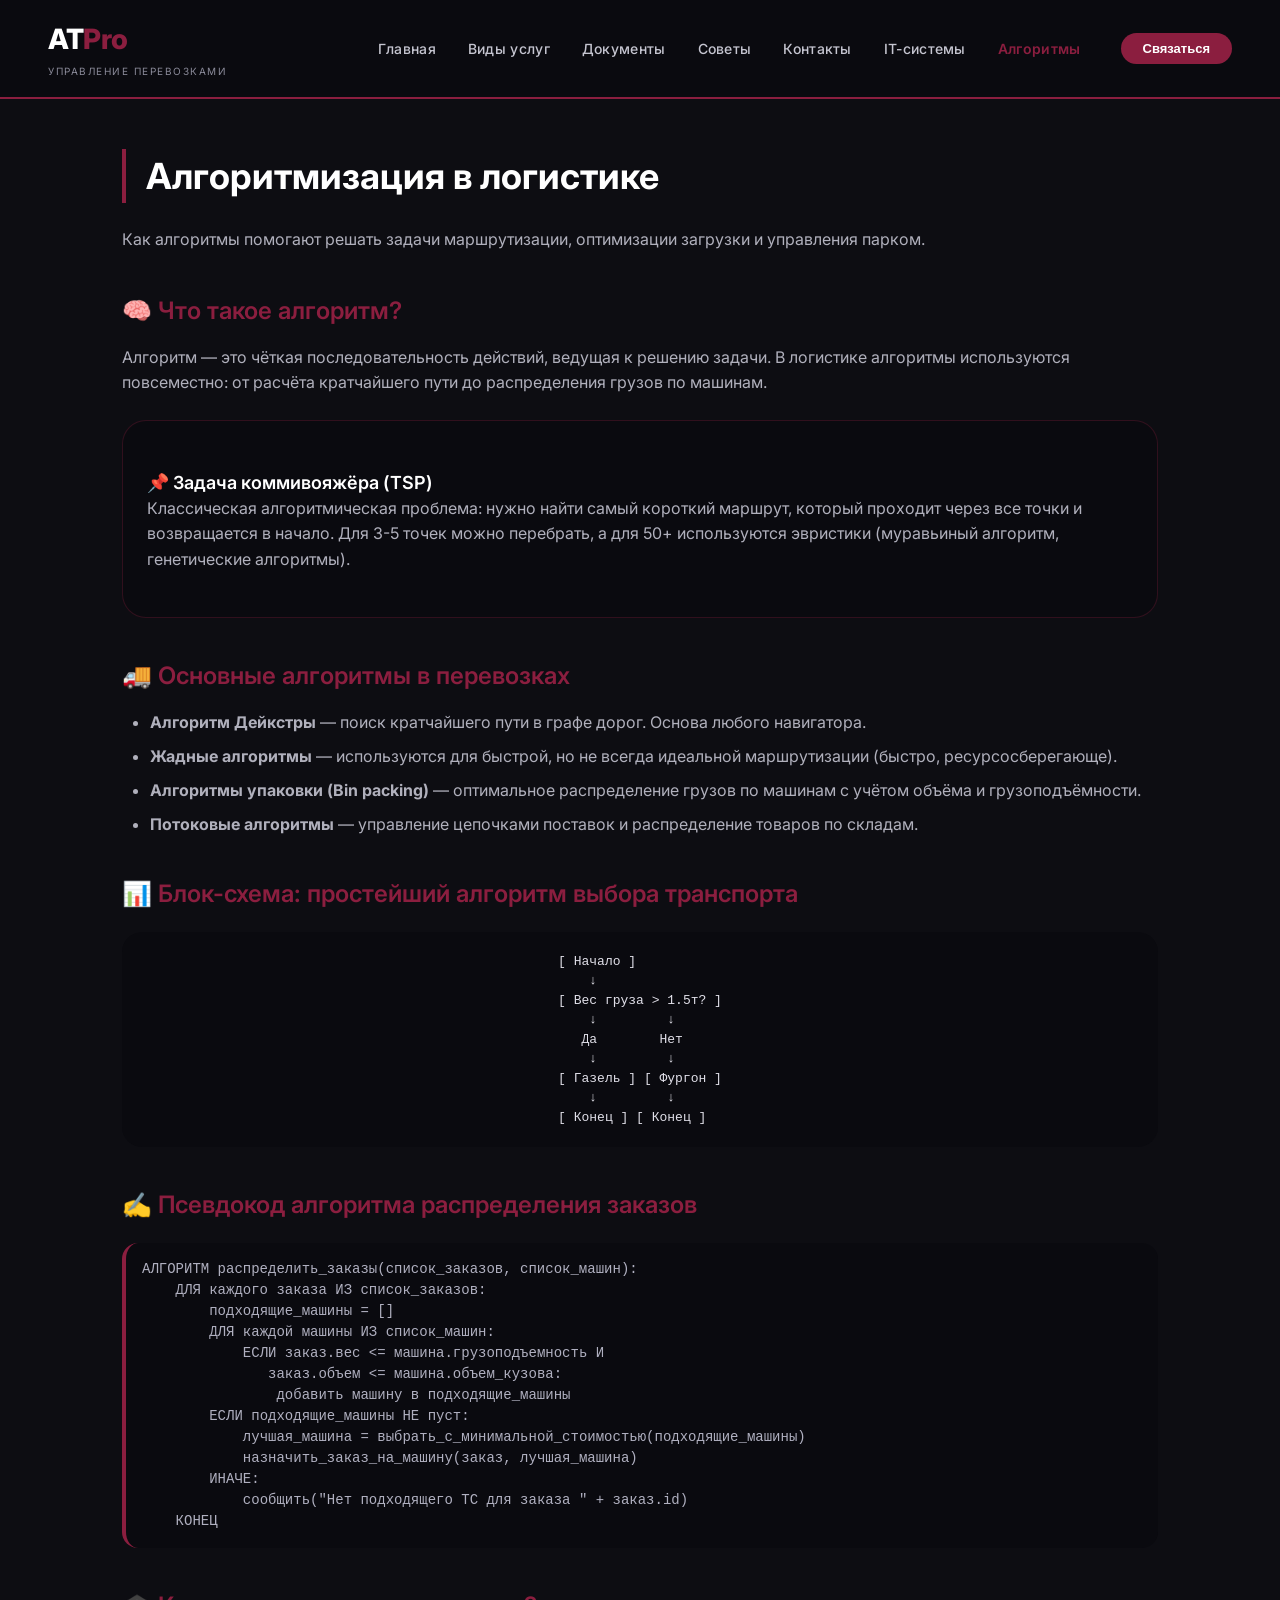
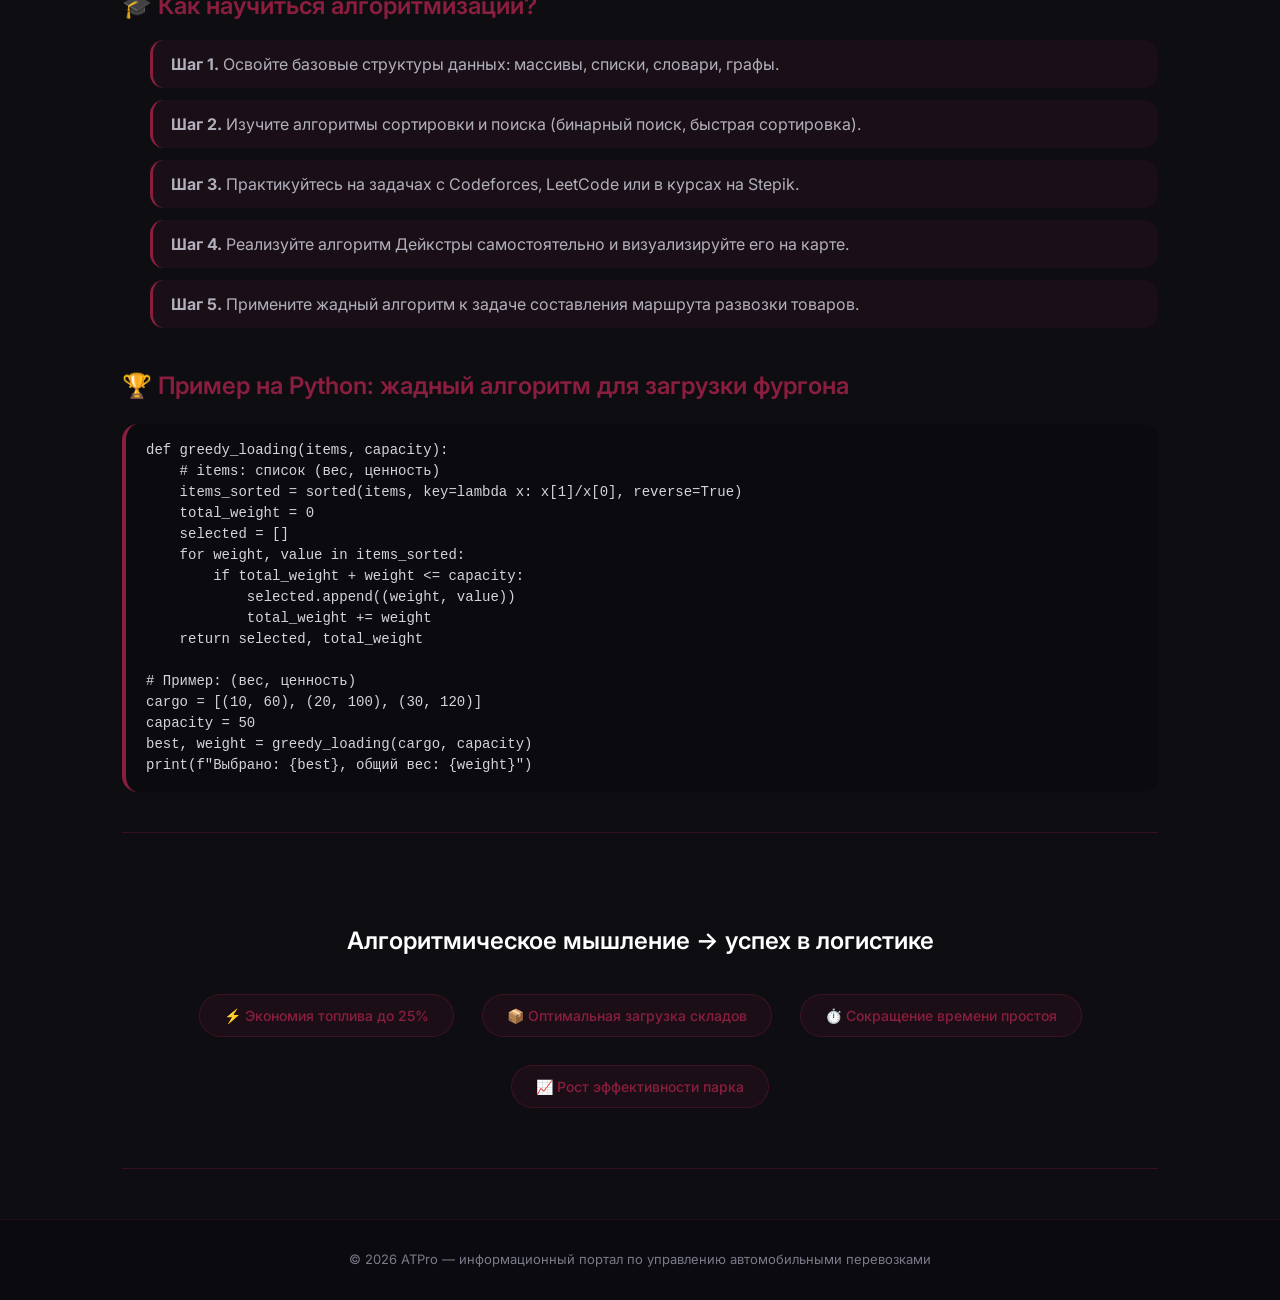
==== algorithms.html @ 47a823d7 "Add files via upload" ====
<!DOCTYPE html>
<html lang="ru">
<head>
  <meta charset="UTF-8">
  <meta name="viewport" content="width=device-width, initial-scale=1.0">
  <title>ATPro | Алгоритмизация</title>
  <link rel="stylesheet" href="style.css">
  <link href="https://fonts.googleapis.com/css2?family=Inter:opsz,wght@14..32,300;400;500;600;700;800&display=swap" rel="stylesheet">
  <style>
    .algo-card {
      background: rgba(10, 10, 15, 0.7);
      border-radius: 24px;
      padding: 24px;
      margin: 24px 0;
      border: 1px solid rgba(139, 30, 63, 0.3);
      transition: all 0.3s ease;
    }
    .algo-card:hover {
      border-color: #8b1e3f;
      transform: translateX(6px);
    }
    .step-list {
      list-style-type: none;
      padding-left: 0;
    }
    .step-list li {
      background: rgba(139, 30, 63, 0.1);
      margin: 12px 0;
      padding: 12px 18px;
      border-radius: 14px;
      border-left: 3px solid #8b1e3f;
    }
    .flow-demo {
      background: #0a0a0f;
      border-radius: 20px;
      padding: 20px;
      text-align: center;
      font-family: monospace;
      margin: 20px 0;
    }
  </style>
</head>
<body>
  <header class="header">
    <div class="logo">
      <a href="index.html">
        <h1>AT<span>Pro</span></h1>
        <p class="logo-sub">УПРАВЛЕНИЕ ПЕРЕВОЗКАМИ</p>
      </a>
    </div>
    <nav class="nav">
      <a href="index.html">Главная</a>
      <a href="services.html">Виды услуг</a>
      <a href="documents.html">Документы</a>
      <a href="tips.html">Советы</a>
      <a href="contact.html">Контакты</a>
      <a href="it-systems.html">IT-системы</a>
      <a href="algorithms.html" class="active">Алгоритмы</a>
      <button class="btn-nav" onclick="window.location.href='contact.html'">Связаться</button>
    </nav>
  </header>

  <main class="page-content">
    <h1>Алгоритмизация в логистике</h1>
    <p>Как алгоритмы помогают решать задачи маршрутизации, оптимизации загрузки и управления парком.</p>

    <h2>🧠 Что такое алгоритм?</h2>
    <p>Алгоритм — это чёткая последовательность действий, ведущая к решению задачи. В логистике алгоритмы используются повсеместно: от расчёта кратчайшего пути до распределения грузов по машинам.</p>

    <div class="algo-card">
      <h3>📌 Задача коммивояжёра (TSP)</h3>
      <p>Классическая алгоритмическая проблема: нужно найти самый короткий маршрут, который проходит через все точки и возвращается в начало. Для 3-5 точек можно перебрать, а для 50+ используются эвристики (муравьиный алгоритм, генетические алгоритмы).</p>
    </div>

    <h2>🚚 Основные алгоритмы в перевозках</h2>
    <ul>
      <li><strong>Алгоритм Дейкстры</strong> — поиск кратчайшего пути в графе дорог. Основа любого навигатора.</li>
      <li><strong>Жадные алгоритмы</strong> — используются для быстрой, но не всегда идеальной маршрутизации (быстро, ресурсосберегающе).</li>
      <li><strong>Алгоритмы упаковки (Bin packing)</strong> — оптимальное распределение грузов по машинам с учётом объёма и грузоподъёмности.</li>
      <li><strong>Потоковые алгоритмы</strong> — управление цепочками поставок и распределение товаров по складам.</li>
    </ul>

    <h2>📊 Блок-схема: простейший алгоритм выбора транспорта</h2>
    <div class="flow-demo">
      <pre style="margin:0; text-align: left; display: inline-block;">
[ Начало ]
    ↓
[ Вес груза > 1.5т? ]
    ↓         ↓
   Да        Нет
    ↓         ↓
[ Газель ] [ Фургон ]
    ↓         ↓
[ Конец ] [ Конец ]</pre>
    </div>

    <h2>✍️ Псевдокод алгоритма распределения заказов</h2>
    <div class="code-block" style="background:#0a0a0f; border-left-color:#8b1e3f; padding:16px;">
      <pre style="margin:0; color:#b0b0c0;">
АЛГОРИТМ распределить_заказы(список_заказов, список_машин):
    ДЛЯ каждого заказа ИЗ список_заказов:
        подходящие_машины = []
        ДЛЯ каждой машины ИЗ список_машин:
            ЕСЛИ заказ.вес <= машина.грузоподъемность И
               заказ.объем <= машина.объем_кузова:
                добавить машину в подходящие_машины
        ЕСЛИ подходящие_машины НЕ пуст:
            лучшая_машина = выбрать_с_минимальной_стоимостью(подходящие_машины)
            назначить_заказ_на_машину(заказ, лучшая_машина)
        ИНАЧЕ:
            сообщить("Нет подходящего ТС для заказа " + заказ.id)
    КОНЕЦ</pre>
    </div>

    <h2>🎓 Как научиться алгоритмизации?</h2>
    <ul class="step-list">
      <li><strong>Шаг 1.</strong> Освойте базовые структуры данных: массивы, списки, словари, графы.</li>
      <li><strong>Шаг 2.</strong> Изучите алгоритмы сортировки и поиска (бинарный поиск, быстрая сортировка).</li>
      <li><strong>Шаг 3.</strong> Практикуйтесь на задачах с Codeforces, LeetCode или в курсах на Stepik.</li>
      <li><strong>Шаг 4.</strong> Реализуйте алгоритм Дейкстры самостоятельно и визуализируйте его на карте.</li>
      <li><strong>Шаг 5.</strong> Примените жадный алгоритм к задаче составления маршрута развозки товаров.</li>
    </ul>

    <h2>🏆 Пример на Python: жадный алгоритм для загрузки фургона</h2>
    <div class="code-block">
      <pre style="margin:0;">
def greedy_loading(items, capacity):
    # items: список (вес, ценность)
    items_sorted = sorted(items, key=lambda x: x[1]/x[0], reverse=True)
    total_weight = 0
    selected = []
    for weight, value in items_sorted:
        if total_weight + weight <= capacity:
            selected.append((weight, value))
            total_weight += weight
    return selected, total_weight

# Пример: (вес, ценность)
cargo = [(10, 60), (20, 100), (30, 120)]
capacity = 50
best, weight = greedy_loading(cargo, capacity)
print(f"Выбрано: {best}, общий вес: {weight}")</pre>
    </div>

    <div class="why-us" style="margin-top: 40px; background: transparent;">
      <h2 style="color:#fff;">Алгоритмическое мышление → успех в логистике</h2>
      <div class="why-grid">
        <div>⚡ Экономия топлива до 25%</div>
        <div>📦 Оптимальная загрузка складов</div>
        <div>⏱️ Сокращение времени простоя</div>
        <div>📈 Рост эффективности парка</div>
      </div>
    </div>
  </main>

  <footer>
    <p>© 2026 ATPro — информационный портал по управлению автомобильными перевозками</p>
  </footer>
</body>
</html>
---- style.css ----
* {
  margin: 0;
  padding: 0;
  box-sizing: border-box;
}

body {
  font-family: 'Inter', 'Segoe UI', Roboto, sans-serif;
  background-color: #0d0d12;
  color: #e0dfe8;
  line-height: 1.5;
  display: flex;
  flex-direction: column;
  min-height: 100vh;
}

main {
  flex: 1;
}

/* ========== ШАПКА (HEADER) ========== */
.header {
  display: flex;
  justify-content: space-between;
  align-items: center;
  padding: 18px 48px;
  background-color: #0a0a0f;
  border-bottom: 2px solid #8b1e3f;
  flex-wrap: wrap;
  position: sticky;
  top: 0;
  z-index: 100;
}

.logo a {
  text-decoration: none;
}

.logo h1 {
  font-size: 28px;
  font-weight: 800;
  letter-spacing: -0.5px;
  color: #ffffff;
}

.logo span {
  color: #8b1e3f;
}

.logo-sub {
  font-size: 10px;
  color: #8a8a99;
  margin-top: 4px;
  letter-spacing: 1.5px;
}

/* ========== НАВИГАЦИЯ ========== */
.nav {
  display: flex;
  align-items: center;
  gap: 32px;
  flex-wrap: wrap;
}

.nav a {
  text-decoration: none;
  color: #c5c5d0;
  font-size: 14px;
  font-weight: 500;
  transition: all 0.2s ease;
  letter-spacing: 0.3px;
}

.nav a:hover {
  color: #8b1e3f;
}

.nav a.active {
  color: #8b1e3f;
  font-weight: 600;
}

.btn-nav {
  background-color: #8b1e3f;
  color: #ffffff;
  border: none;
  padding: 8px 22px;
  border-radius: 30px;
  font-size: 13px;
  font-weight: 600;
  cursor: pointer;
  transition: all 0.2s ease;
  margin-left: 8px;
}

.btn-nav:hover {
  background-color: #6e1833;
  transform: scale(1.02);
}

/* ========== ГЛАВНЫЙ ЭКРАН ========== */
.hero {
  text-align: center;
  padding: 90px 20px 70px;
  background: radial-gradient(ellipse at 30% 40%, rgba(139, 30, 63, 0.15), transparent);
}

.hero h2 {
  font-size: 38px;
  font-weight: 700;
  max-width: 850px;
  margin: 0 auto 20px;
  line-height: 1.3;
  color: #ffffff;
}

.hero h2 span {
  color: #8b1e3f;
}

.hero p {
  max-width: 650px;
  margin: 0 auto;
  color: #a0a0ae;
  font-size: 17px;
}

.btn-primary {
  background-color: #8b1e3f;
  color: white;
  border: none;
  padding: 12px 32px;
  border-radius: 40px;
  font-size: 15px;
  font-weight: 600;
  cursor: pointer;
  margin-top: 28px;
  transition: all 0.2s ease;
}

.btn-primary:hover {
  background-color: #6e1833;
  transform: scale(1.02);
  box-shadow: 0 0 15px rgba(139, 30, 63, 0.4);
}

/* ========== КАРТОЧКИ ========== */
.features {
  display: flex;
  justify-content: center;
  gap: 30px;
  padding: 60px 40px;
  flex-wrap: wrap;
  max-width: 1300px;
  margin: 0 auto;
}

.card {
  background: rgba(17, 17, 23, 0.8);
  backdrop-filter: blur(8px);
  padding: 28px 24px;
  border-radius: 20px;
  width: 290px;
  text-align: left;
  border: 1px solid rgba(139, 30, 63, 0.3);
  transition: all 0.25s ease;
}

.card:hover {
  border-color: #8b1e3f;
  transform: translateY(-5px);
  background: rgba(20, 20, 28, 0.95);
}

.card h3 {
  font-size: 20px;
  font-weight: 600;
  margin-bottom: 12px;
  color: #ffffff;
}

.card p {
  color: #a5a5b3;
  font-size: 14px;
  margin-bottom: 16px;
  line-height: 1.5;
}

.card a {
  color: #8b1e3f;
  text-decoration: none;
  font-size: 14px;
  font-weight: 600;
}

.card a:hover {
  text-decoration: underline;
}

/* ========== БЛОК ПРЕИМУЩЕСТВ ========== */
.why-us {
  text-align: center;
  padding: 50px 20px 60px;
  background: #0a0a0f;
  border-top: 1px solid rgba(139, 30, 63, 0.3);
  border-bottom: 1px solid rgba(139, 30, 63, 0.3);
}

.why-us h2 {
  font-size: 28px;
  font-weight: 600;
  color: #ffffff;
}

.why-grid {
  display: flex;
  justify-content: center;
  gap: 28px;
  flex-wrap: wrap;
  margin-top: 35px;
}

.why-grid div {
  background: rgba(139, 30, 63, 0.12);
  padding: 10px 24px;
  border-radius: 50px;
  font-size: 14px;
  font-weight: 500;
  color: #8b1e3f;
  border: 1px solid rgba(139, 30, 63, 0.3);
}

/* ========== СТРАНИЦЫ КОНТЕНТА ========== */
.page-content {
  max-width: 1100px;
  margin: 50px auto;
  padding: 0 32px;
}

.page-content h1 {
  font-size: 36px;
  font-weight: 700;
  margin-bottom: 24px;
  color: #ffffff;
  border-left: 4px solid #8b1e3f;
  padding-left: 20px;
}

.page-content h2 {
  font-size: 24px;
  font-weight: 600;
  margin-top: 40px;
  margin-bottom: 16px;
  color: #8b1e3f;
}

.page-content h3 {
  font-size: 18px;
  font-weight: 600;
  margin-top: 24px;
  color: #ffffff;
}

.page-content p {
  margin-bottom: 20px;
  color: #b0b0bc;
  line-height: 1.6;
}

.page-content ul {
  margin: 16px 0 24px 28px;
  color: #b0b0bc;
}

.page-content li {
  margin-bottom: 10px;
}

/* ========== ТАБЛИЦЫ ========== */
.doc-table {
  width: 100%;
  border-collapse: collapse;
  margin: 24px 0 32px;
  background: rgba(10, 10, 15, 0.7);
  border-radius: 16px;
  overflow: hidden;
}

.doc-table th,
.doc-table td {
  border: 1px solid rgba(139, 30, 63, 0.3);
  padding: 14px 18px;
  text-align: left;
}

.doc-table th {
  background: rgba(139, 30, 63, 0.15);
  font-weight: 600;
  color: #8b1e3f;
}

.doc-table td {
  color: #b0b0bc;
}

/* ========== КОНТАКТЫ (РАСШИРЕННЫЕ) ========== */
.contact-grid {
  display: flex;
  gap: 40px;
  flex-wrap: wrap;
  margin: 40px 0 30px;
}

.contact-info {
  flex: 1.2;
  min-width: 260px;
  background: rgba(10, 10, 15, 0.6);
  padding: 28px;
  border-radius: 24px;
  border: 1px solid rgba(139, 30, 63, 0.3);
}

.contact-item {
  display: flex;
  align-items: center;
  gap: 16px;
  margin-bottom: 28px;
}

.contact-icon {
  width: 48px;
  height: 48px;
  background: rgba(139, 30, 63, 0.15);
  border-radius: 50%;
  display: flex;
  align-items: center;
  justify-content: center;
  color: #8b1e3f;
  font-size: 22px;
}

.contact-item h3 {
  margin: 0 0 6px 0;
  font-size: 15px;
  font-weight: 600;
  color: #ffffff;
}

.contact-item p {
  margin: 0;
  color: #a0a0ae;
  font-size: 14px;
}

.contact-item a {
  color: #a0a0ae;
  text-decoration: none;
}

.contact-item a:hover {
  color: #8b1e3f;
}

.work-hours {
  margin-top: 20px;
  padding-top: 20px;
  border-top: 1px solid rgba(139, 30, 63, 0.2);
}

.contact-form {
  flex: 1;
  min-width: 280px;
  background: rgba(10, 10, 15, 0.6);
  padding: 32px;
  border-radius: 24px;
  border: 1px solid rgba(139, 30, 63, 0.3);
}

.contact-form h3 {
  margin-top: 0;
  margin-bottom: 22px;
  font-size: 20px;
  color: #ffffff;
}

form input,
form textarea {
  width: 100%;
  padding: 12px 16px;
  margin-bottom: 18px;
  border: 1px solid rgba(139, 30, 63, 0.4);
  border-radius: 14px;
  font-family: inherit;
  font-size: 14px;
  background: rgba(0, 0, 0, 0.5);
  color: #ffffff;
}

form input:focus,
form textarea:focus {
  outline: none;
  border-color: #8b1e3f;
}

form input::placeholder,
form textarea::placeholder {
  color: #6a6a7a;
}

form button {
  background-color: #8b1e3f;
  color: white;
  border: none;
  padding: 12px 28px;
  border-radius: 40px;
  font-weight: 600;
  cursor: pointer;
  font-size: 14px;
  transition: all 0.2s ease;
}

form button:hover {
  background-color: #6e1833;
}

/* ========== КАРТА ========== */
.map-container {
  margin: 40px 0 30px;
  border-radius: 24px;
  overflow: hidden;
  border: 1px solid rgba(139, 30, 63, 0.3);
}

.map-container iframe {
  width: 100%;
  height: 300px;
  display: block;
}

/* ========== ОТЗЫВЫ ========== */
.reviews-section {
  margin-top: 50px;
  padding-top: 20px;
}

.reviews-section h3 {
  font-size: 24px;
  margin-bottom: 28px;
  color: #ffffff;
}

.reviews-grid {
  display: flex;
  gap: 28px;
  flex-wrap: wrap;
}

.review-card {
  background: rgba(10, 10, 15, 0.6);
  border-radius: 20px;
  padding: 26px;
  flex: 1;
  min-width: 250px;
  border: 1px solid rgba(139, 30, 63, 0.3);
  transition: all 0.2s ease;
}

.review-card:hover {
  border-color: #8b1e3f;
}

.review-stars {
  color: #8b1e3f;
  font-size: 18px;
  letter-spacing: 3px;
  margin-bottom: 16px;
}

.review-text {
  color: #c0c0cc;
  margin-bottom: 18px;
  line-height: 1.5;
}

.review-author {
  font-weight: 600;
  color: #8b1e3f;
  font-size: 14px;
}

/* ========== ПОДВАЛ ========== */
footer {
  text-align: center;
  padding: 30px 20px;
  background-color: #0a0a0f;
  border-top: 1px solid rgba(139, 30, 63, 0.2);
  font-size: 13px;
  color: #7a7a8a;
}

/* ========== АДАПТИВ ========== */
@media (max-width: 768px) {
  .header {
    flex-direction: column;
    padding: 18px 20px;
    gap: 16px;
    text-align: center;
  }
  
  .nav {
    justify-content: center;
    gap: 18px;
  }
  
  .btn-nav {
    margin-left: 0;
  }
  
  .features {
    padding: 40px 20px;
    flex-direction: column;
    align-items: center;
  }
  
  .hero h2 {
    font-size: 28px;
  }
  
  .page-content {
    padding: 0 20px;
  }
  
  .contact-grid {
    flex-direction: column;
  }
  
  .reviews-grid {
    flex-direction: column;
  }
  
  .doc-table {
    font-size: 12px;
  }
  
  .doc-table th,
  .doc-table td {
    padding: 10px 12px;
  }
  
  .map-container iframe {
    height: 200px;
  }
}

.badge {
  background: rgba(139, 30, 63, 0.18);
  border: 1px solid rgba(139, 30, 63, 0.4);
  padding: 6px 14px;
  border-radius: 40px;
  font-size: 13px;
  font-weight: 500;
  display: inline-block;
  color: #e0dfe8;
}

.code-block {
  background: #0a0a0f;
  border-left: 4px solid #8b1e3f;
  padding: 16px 20px;
  border-radius: 16px;
  font-family: 'Courier New', monospace;
  font-size: 14px;
  overflow-x: auto;
  margin: 20px 0;
}

.code-block pre {
  margin: 0;
  color: #d4d4dc;
  white-space: pre-wrap;
  word-wrap: break-word;
}

@media (max-width: 768px) {
  .nav a[href="it-systems.html"],
  .nav a[href="algorithms.html"] {
    font-size: 12px;
  }
}
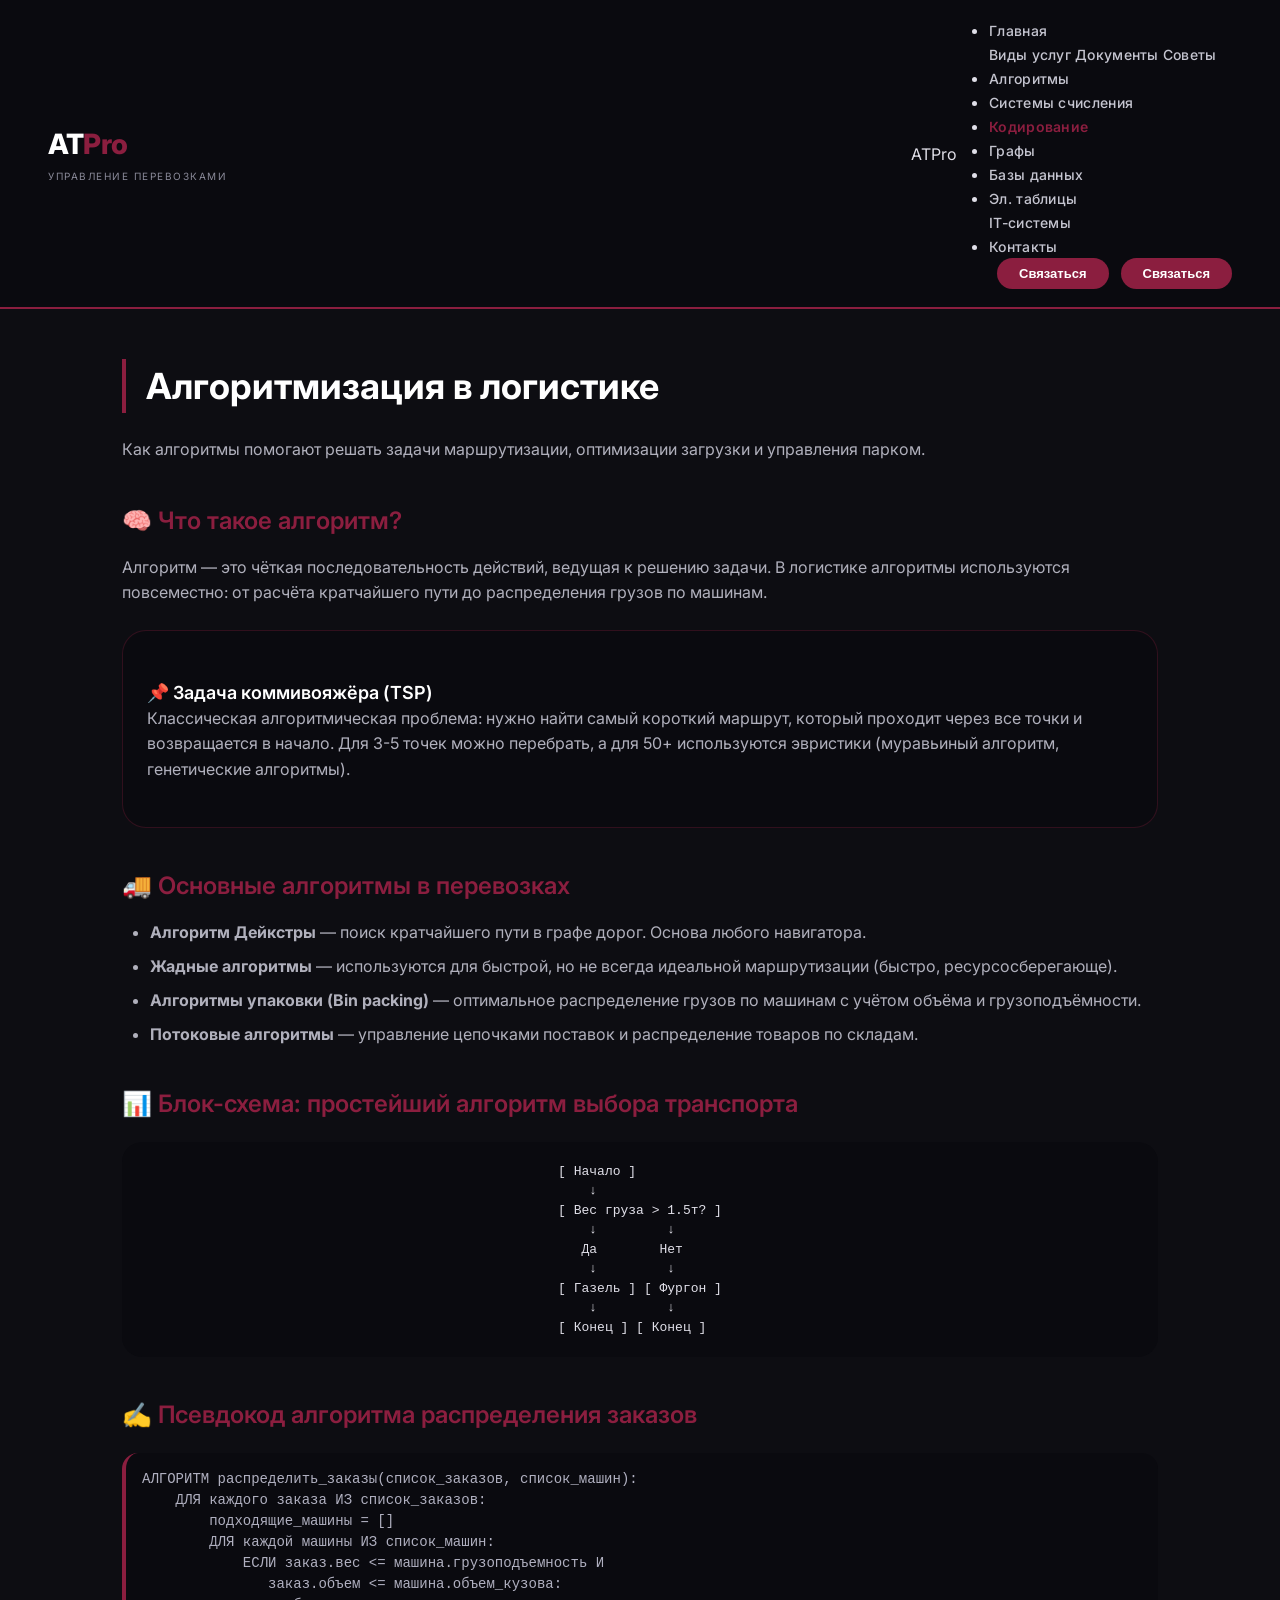
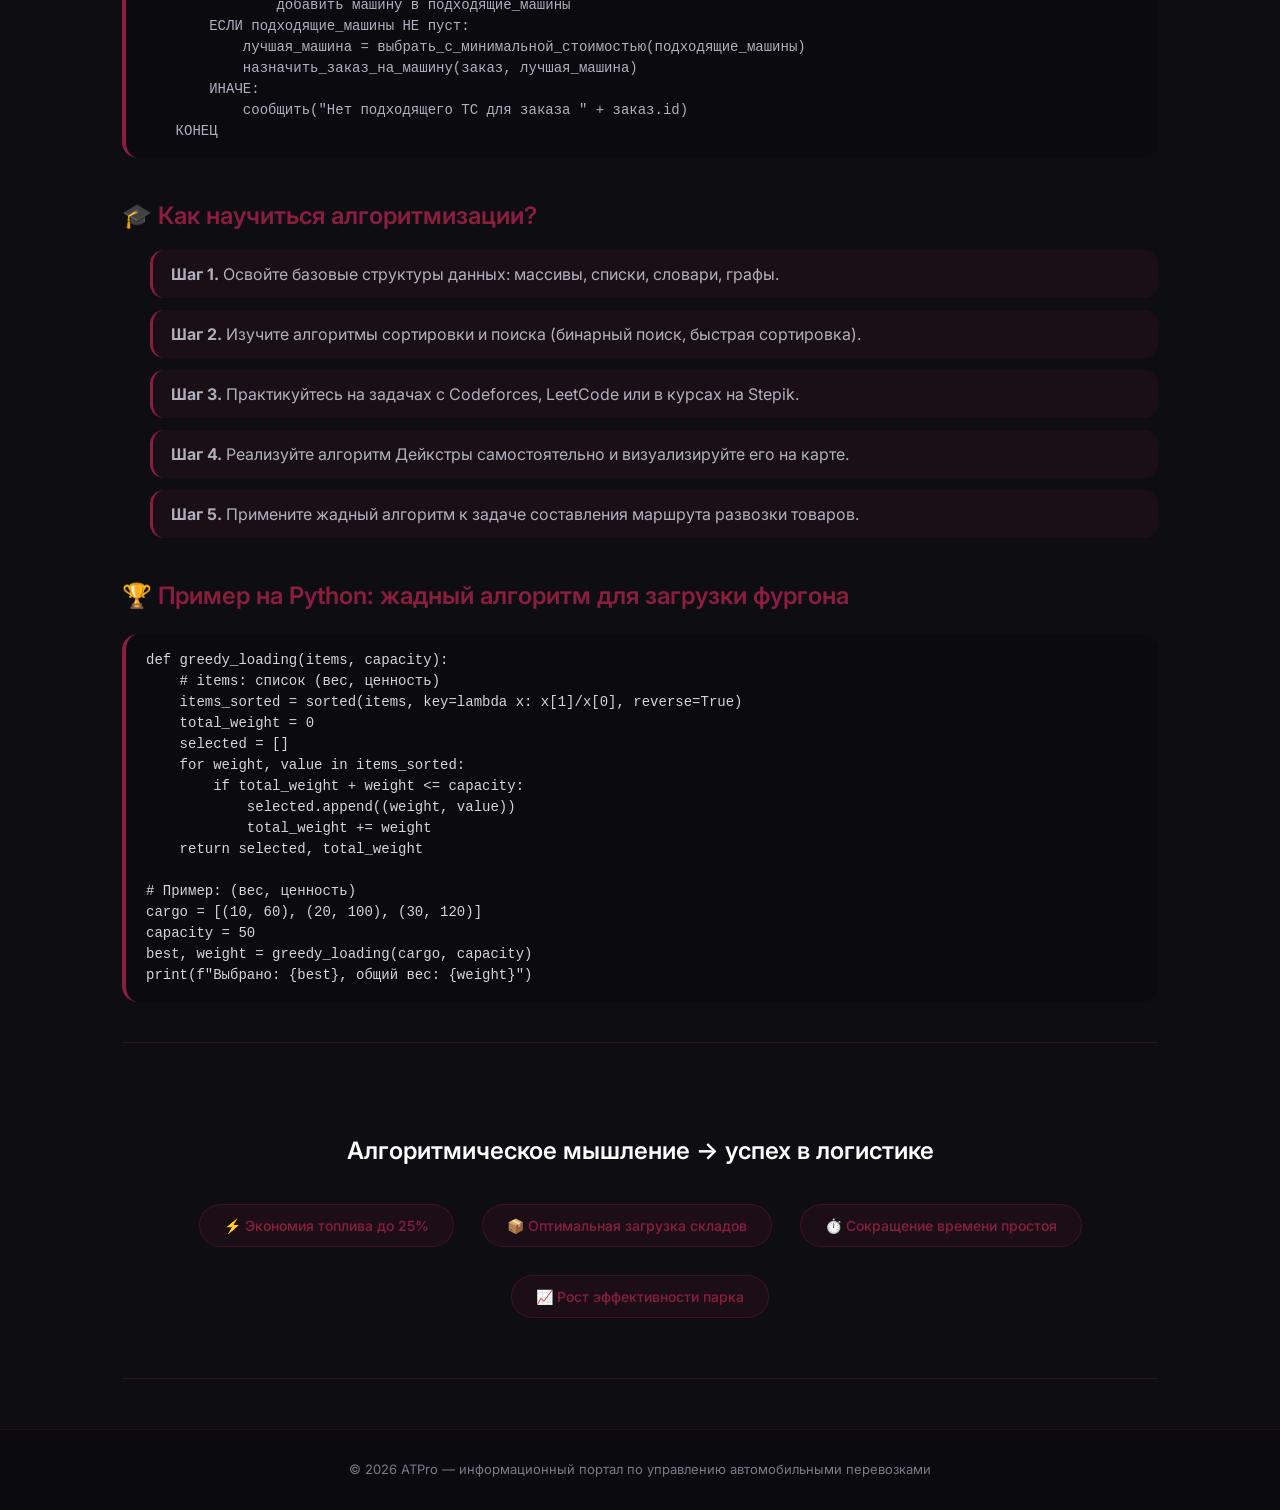
==== commit 04b4d201: "Update algorithms.html" ====
--- a/algorithms.html
+++ b/algorithms.html
@@ -49,13 +49,21 @@
       </a>
     </div>
     <nav class="nav">
-      <a href="index.html">Главная</a>
-      <a href="services.html">Виды услуг</a>
+            <div class="logo">ATPro</div>
+            <ul class="nav-links">
+                <li><a href="index.html">Главная</a></li>
+               <a href="services.html">Виды услуг</a>
       <a href="documents.html">Документы</a>
       <a href="tips.html">Советы</a>
-      <a href="contact.html">Контакты</a>
+                <li><a href="algorithms.html class="active">Алгоритмы</a></li>
+                <li><a href="it-systems.html">Системы счисления</a></li>
+                <li><a href="encoding.html" class="active">Кодирование</a></li>
+                <li><a href="graphs.html">Графы</a></li>
+                <li><a href="databases.html">Базы данных</a></li>
+                <li><a href="spreadsheets.html">Эл. таблицы</a></li>
       <a href="it-systems.html">IT-системы</a>
-      <a href="algorithms.html" class="active">Алгоритмы</a>
+                <li><a href="contact.html">Контакты</a></li>
+                  <button class="btn-nav" onclick="window.location.href='contact.html'">Связаться</button>
       <button class="btn-nav" onclick="window.location.href='contact.html'">Связаться</button>
     </nav>
   </header>
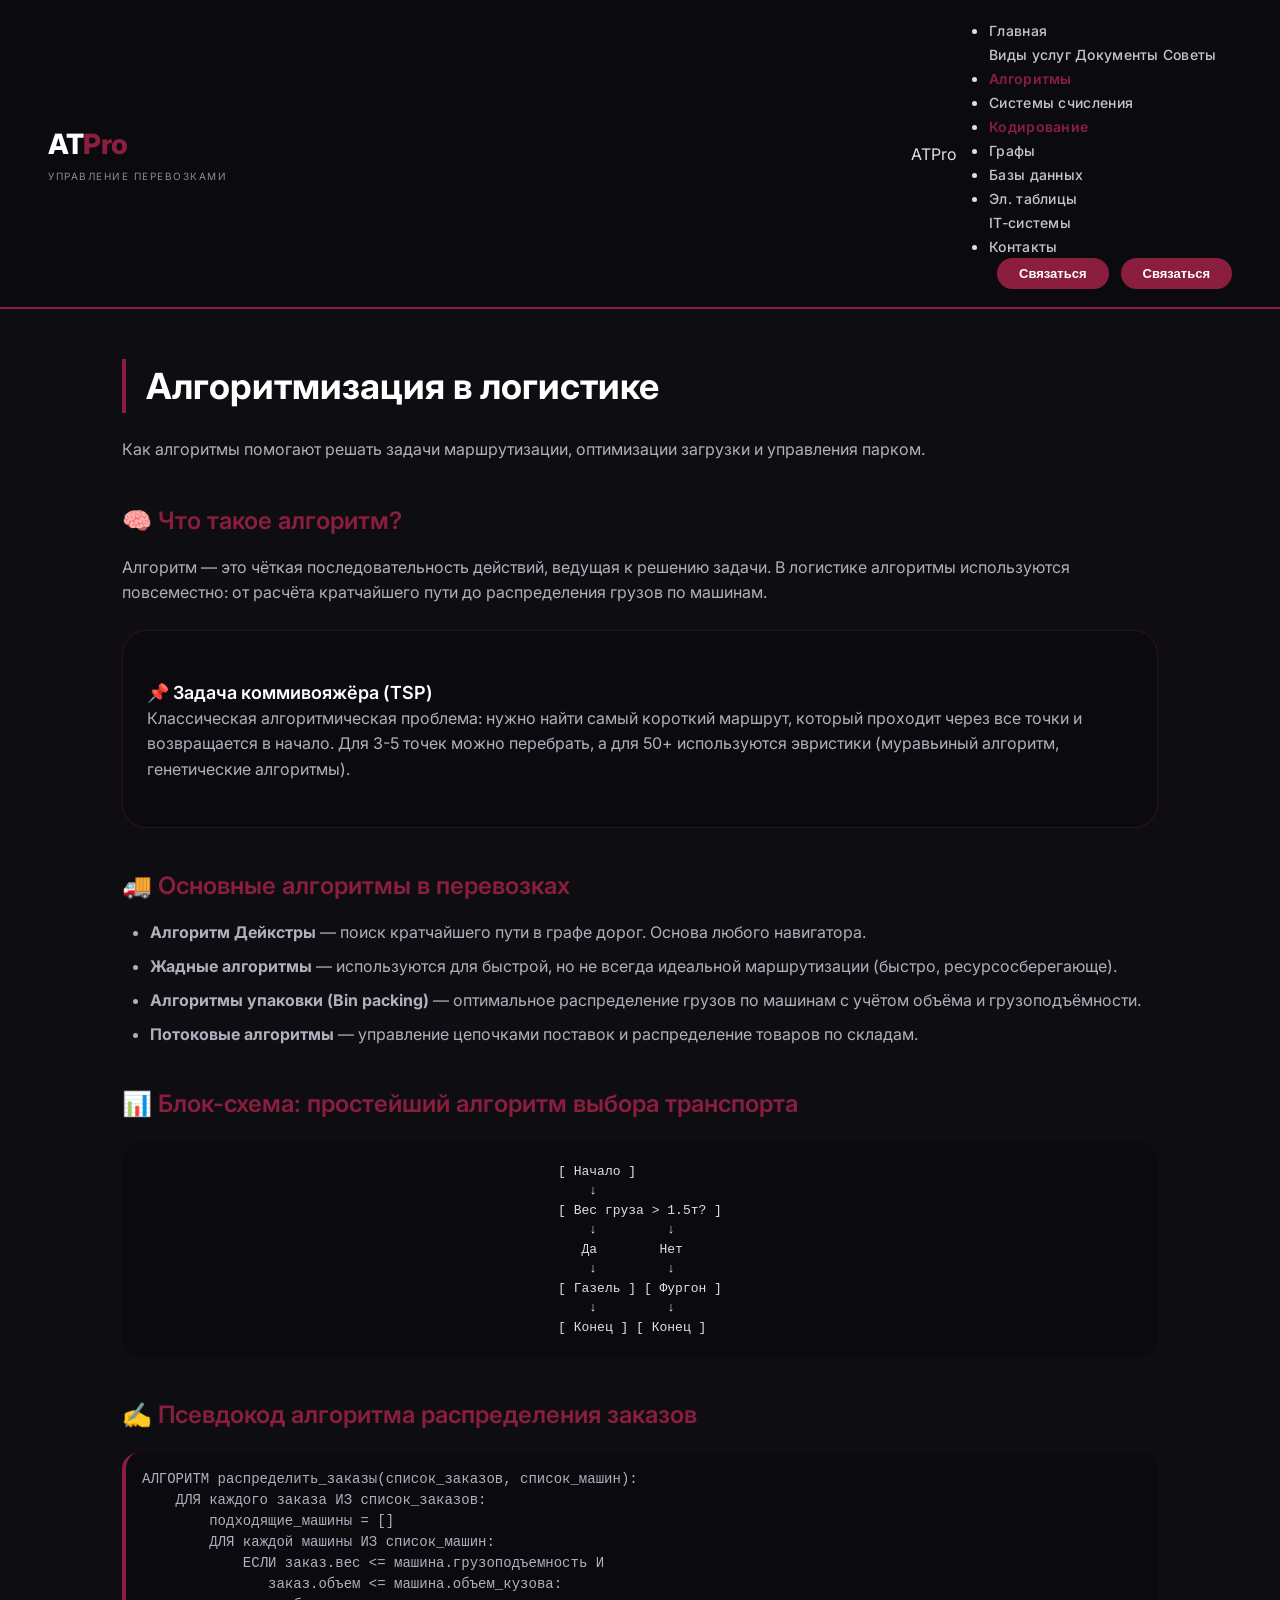
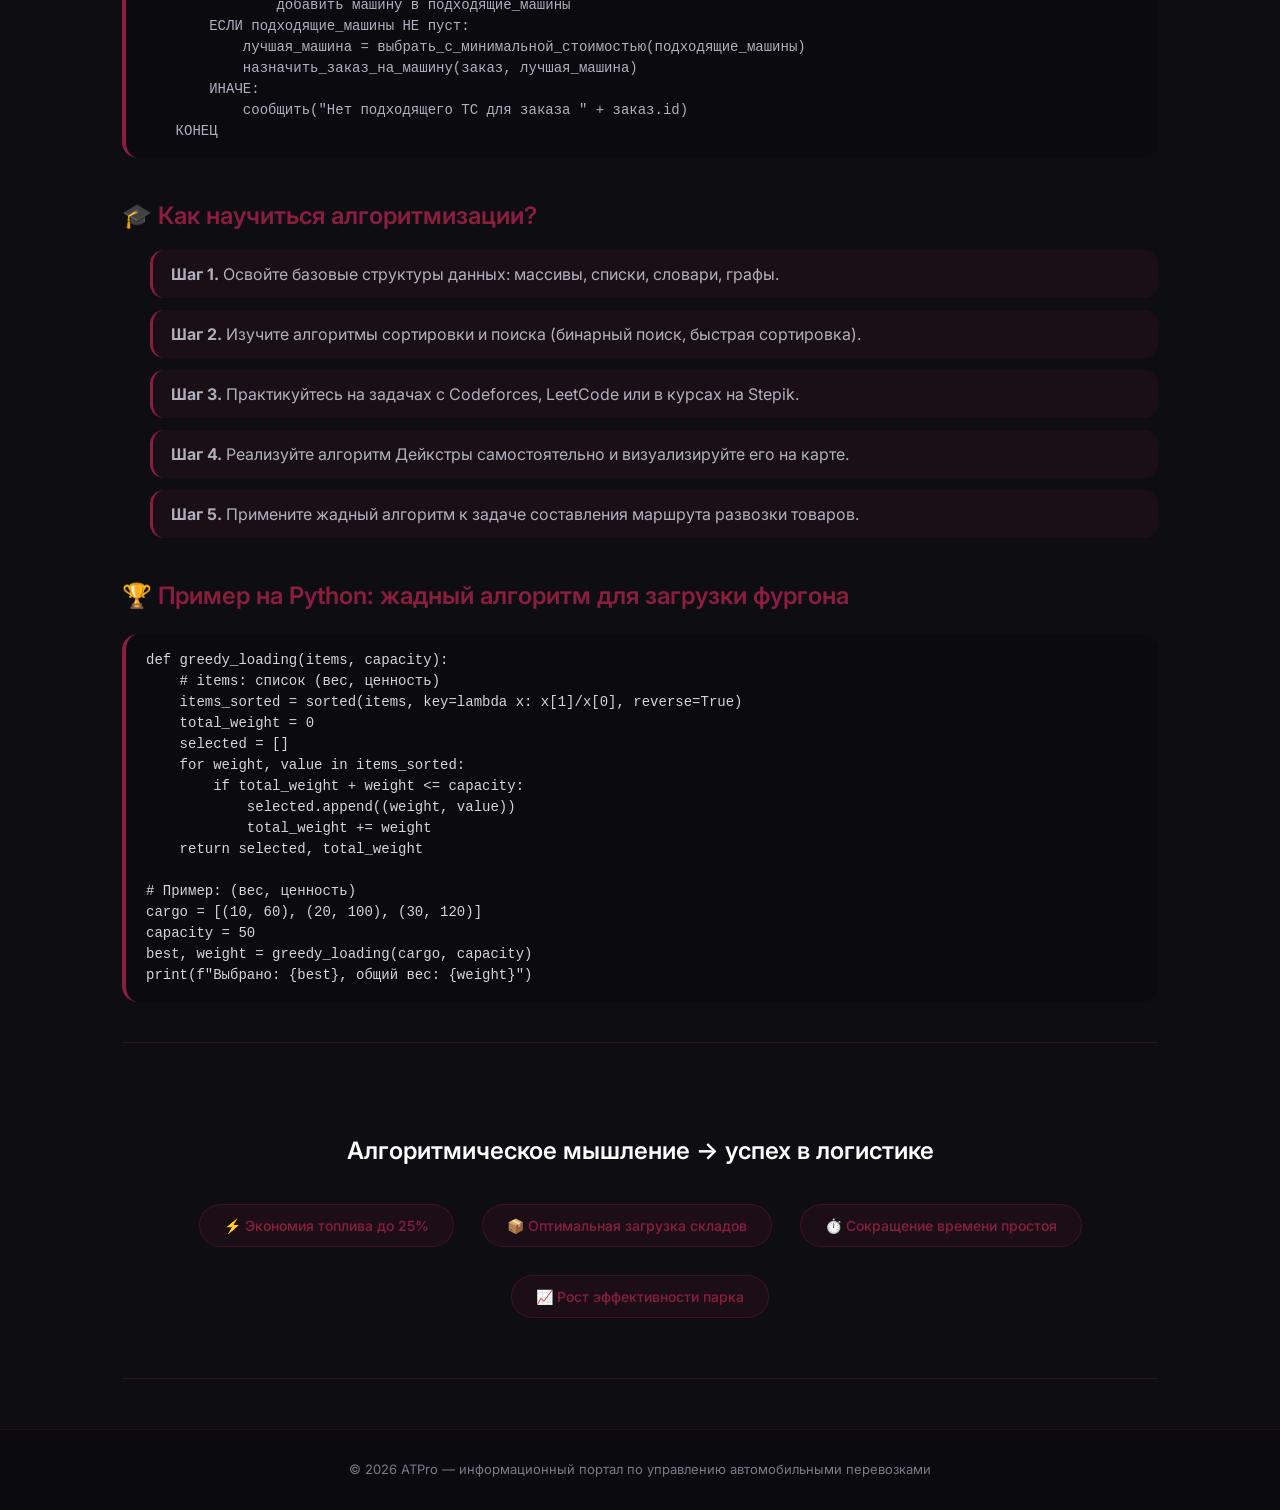
==== commit 3348434b: "Update algorithms.html" ====
--- a/algorithms.html
+++ b/algorithms.html
@@ -55,7 +55,7 @@
                <a href="services.html">Виды услуг</a>
       <a href="documents.html">Документы</a>
       <a href="tips.html">Советы</a>
-                <li><a href="algorithms.html class="active">Алгоритмы</a></li>
+                <li><a href="algorithms.html" class="active">Алгоритмы</a></li>
                 <li><a href="it-systems.html">Системы счисления</a></li>
                 <li><a href="encoding.html" class="active">Кодирование</a></li>
                 <li><a href="graphs.html">Графы</a></li>
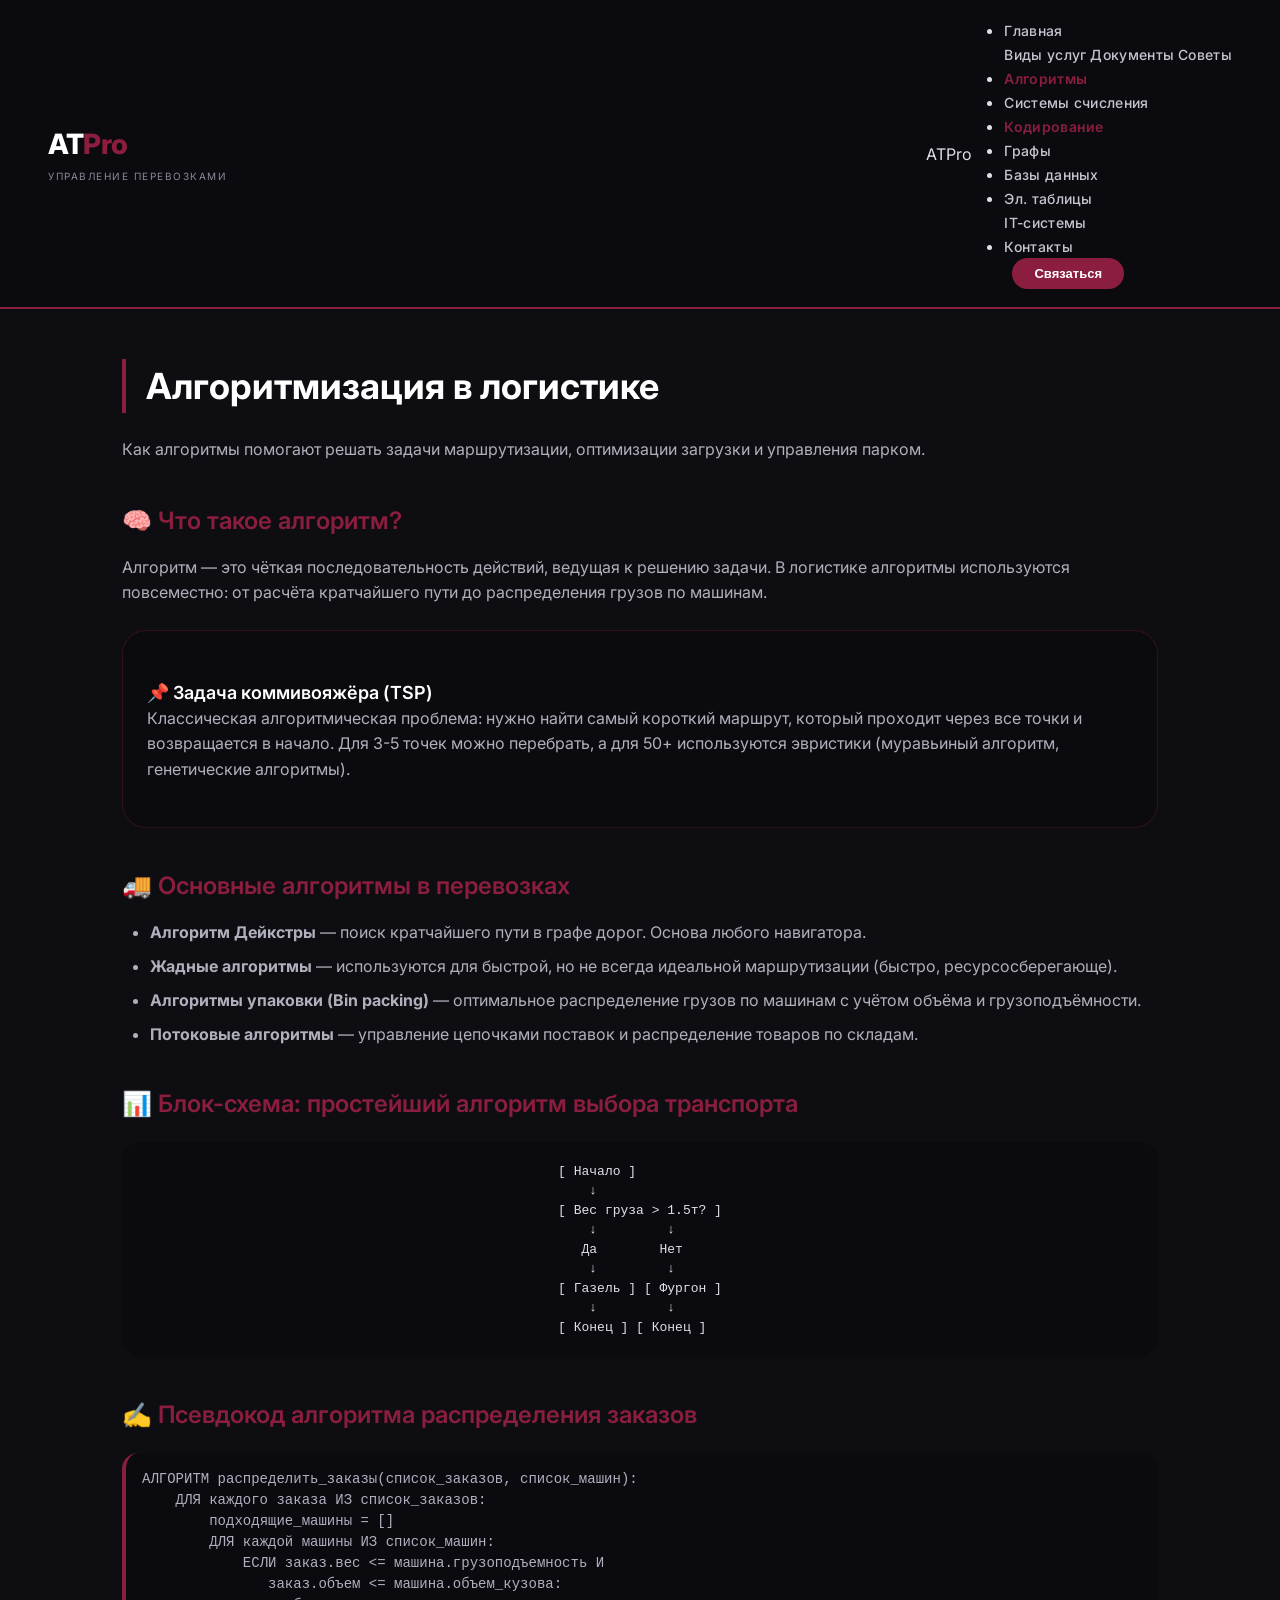
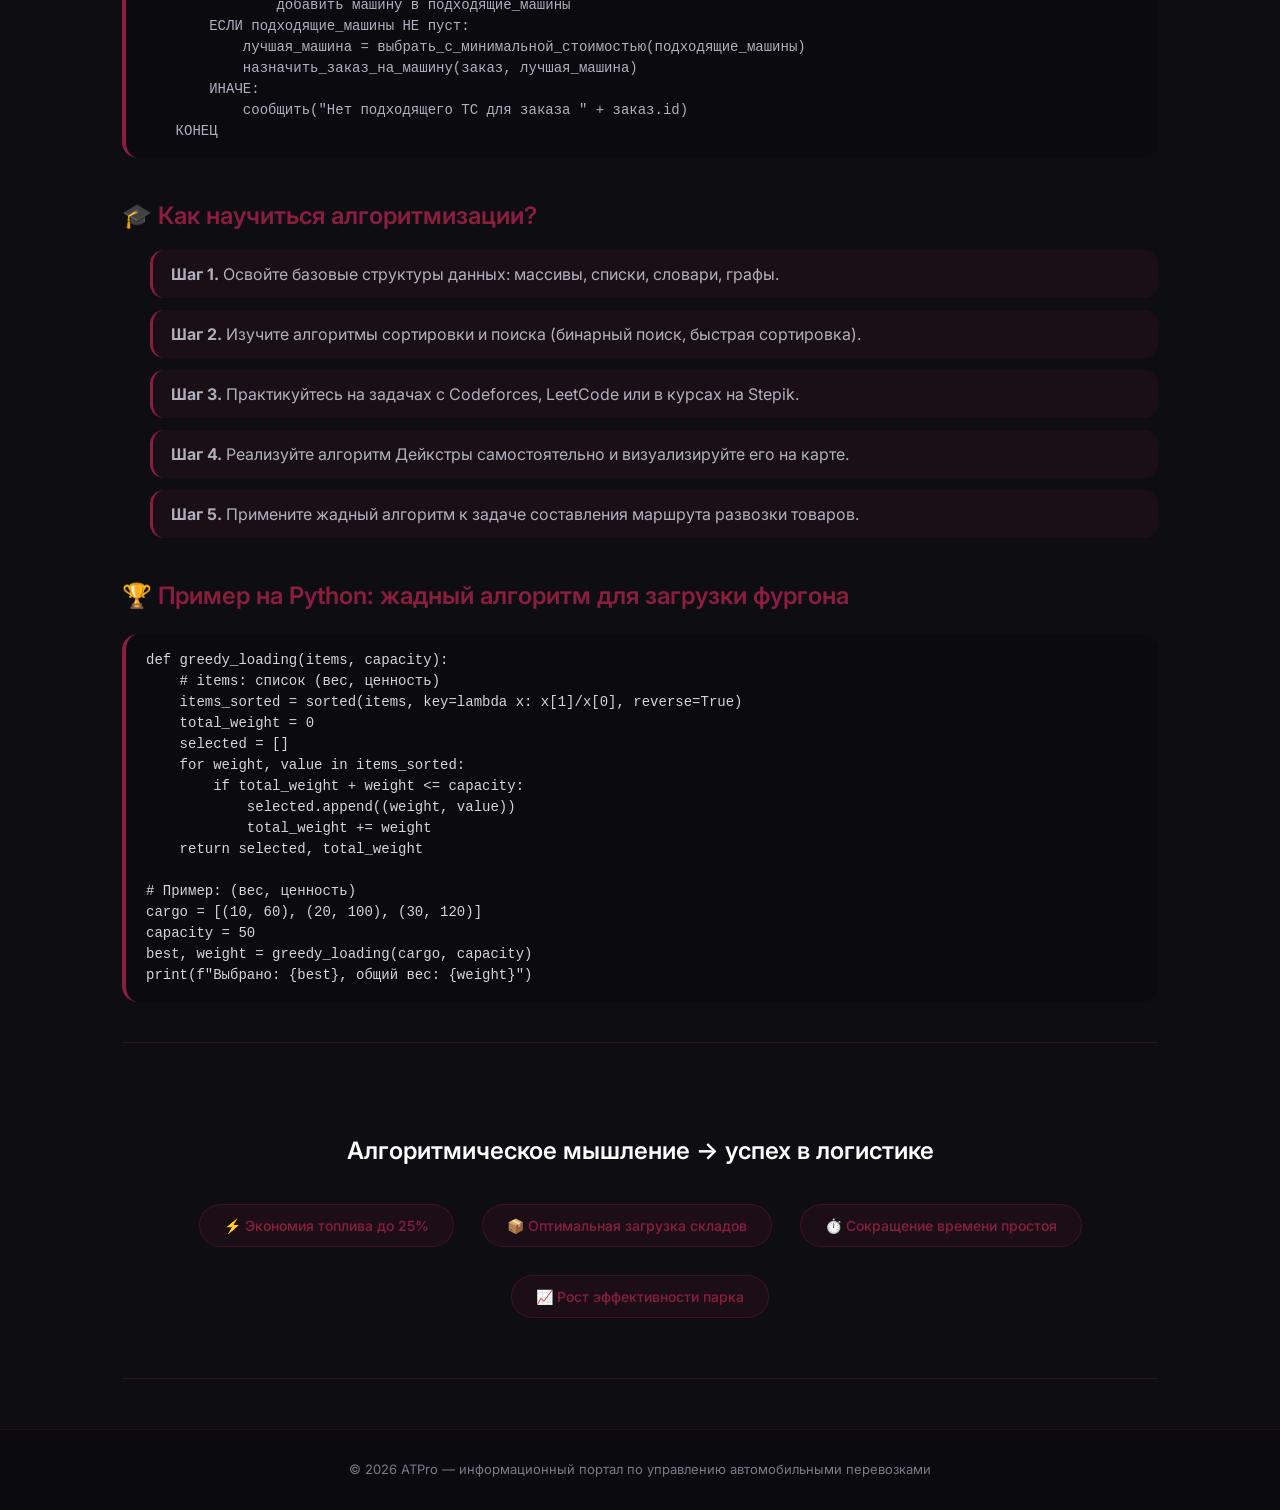
==== commit 53a47751: "Update algorithms.html" ====
--- a/algorithms.html
+++ b/algorithms.html
@@ -64,7 +64,7 @@
       <a href="it-systems.html">IT-системы</a>
                 <li><a href="contact.html">Контакты</a></li>
                   <button class="btn-nav" onclick="window.location.href='contact.html'">Связаться</button>
-      <button class="btn-nav" onclick="window.location.href='contact.html'">Связаться</button>
+      
     </nav>
   </header>
 
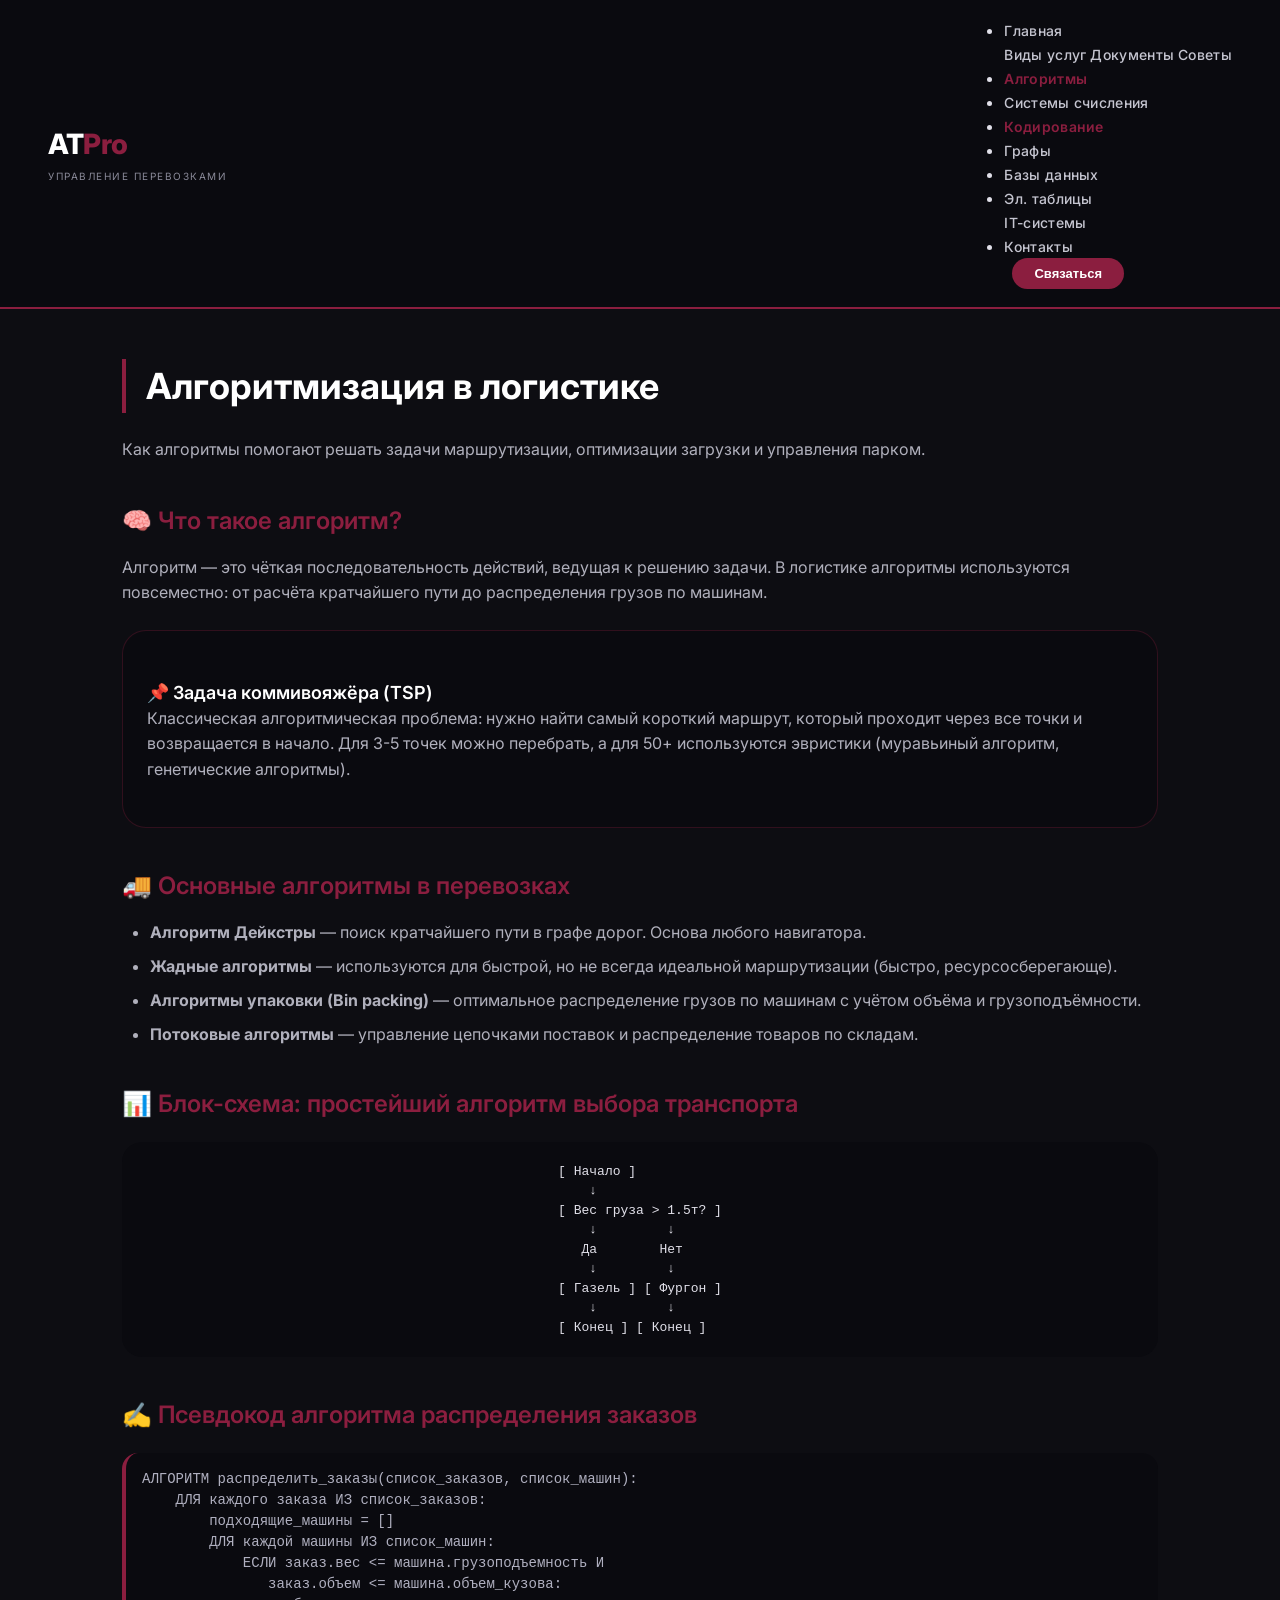
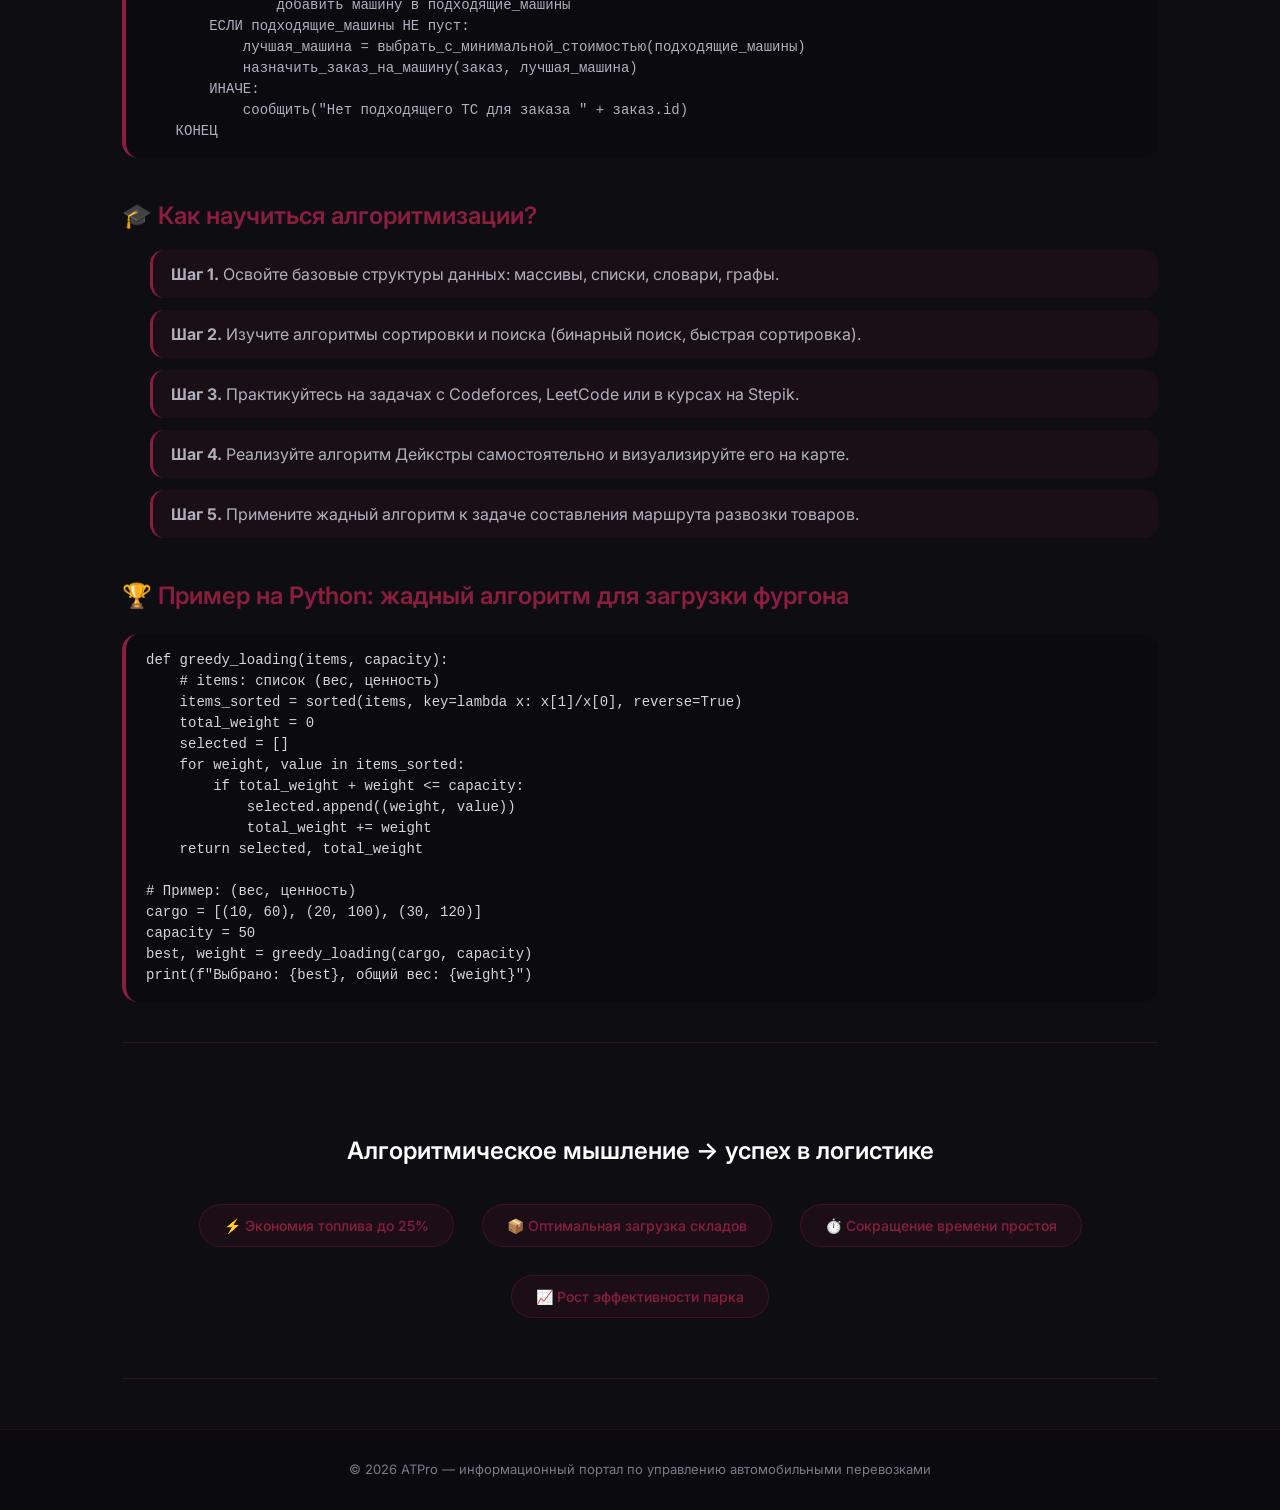
==== commit df098bb8: "Update algorithms.html" ====
--- a/algorithms.html
+++ b/algorithms.html
@@ -49,7 +49,7 @@
       </a>
     </div>
     <nav class="nav">
-            <div class="logo">ATPro</div>
+         
             <ul class="nav-links">
                 <li><a href="index.html">Главная</a></li>
                <a href="services.html">Виды услуг</a>
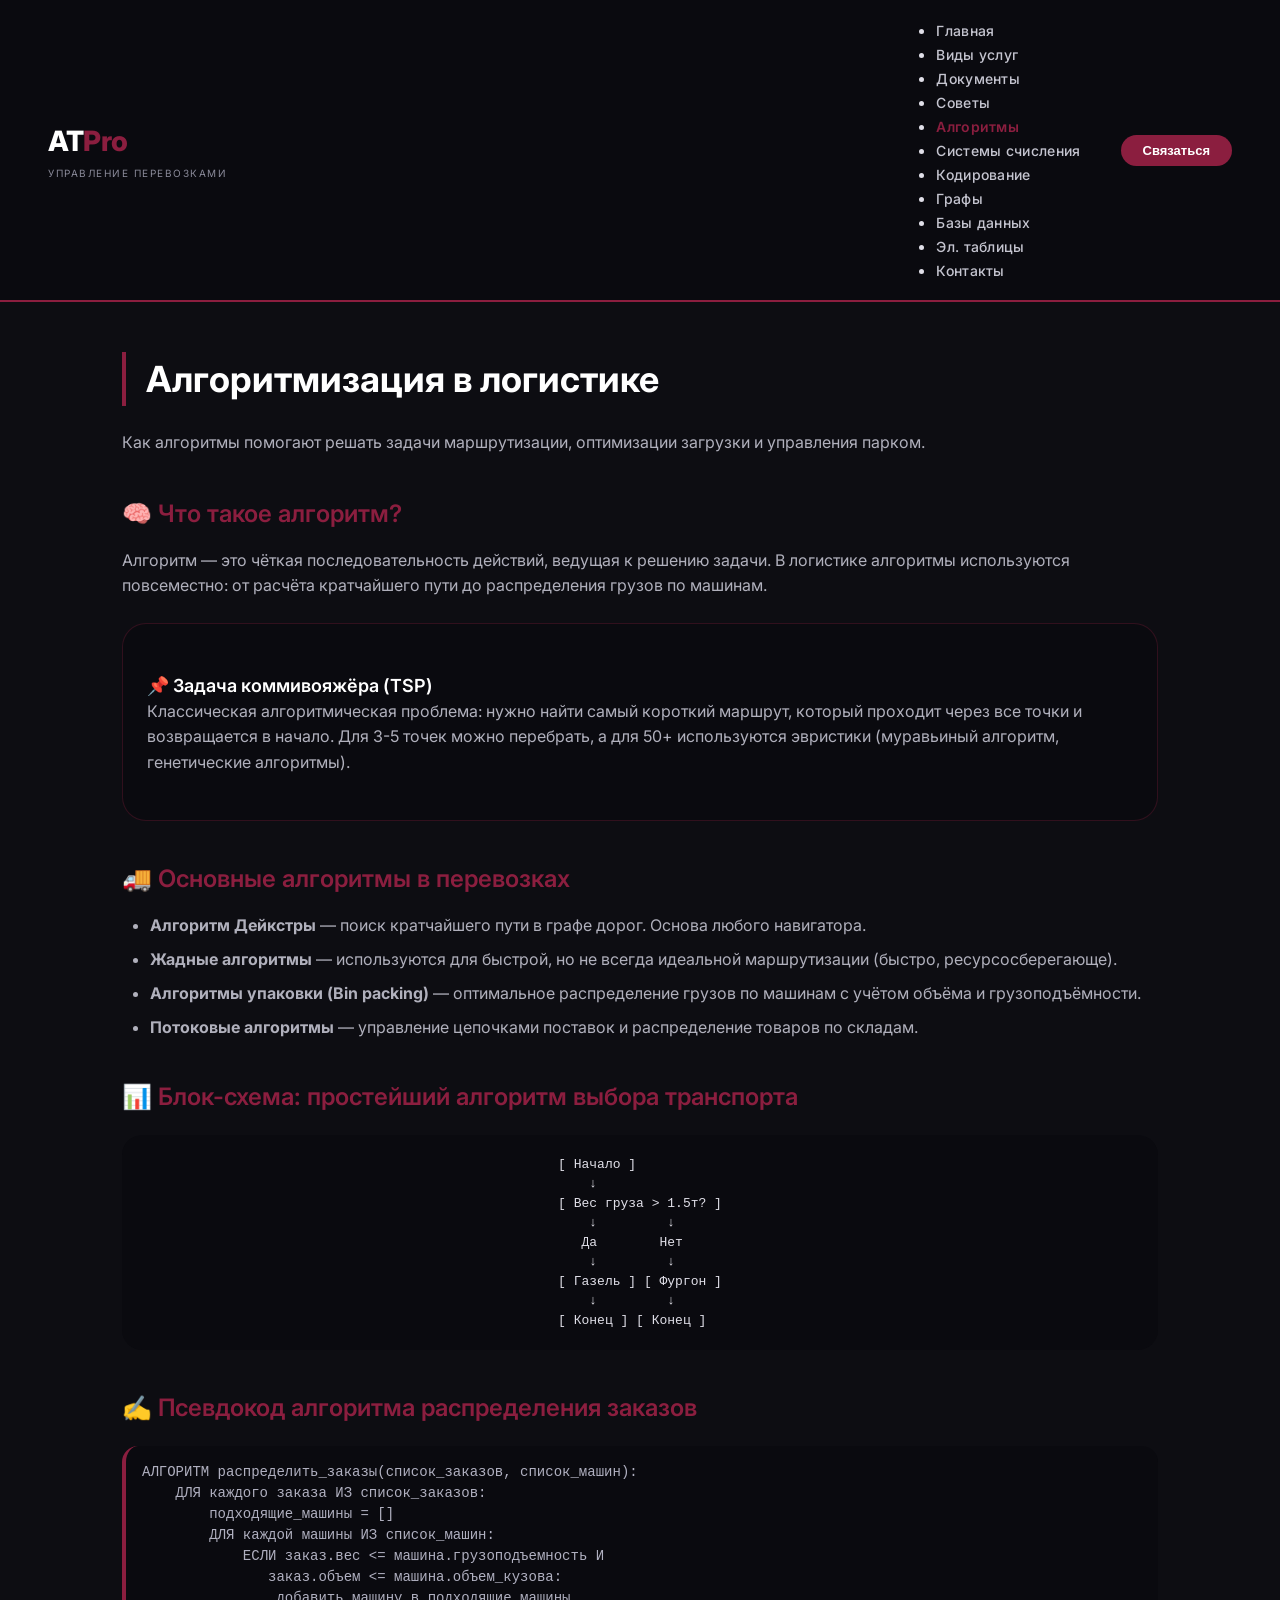
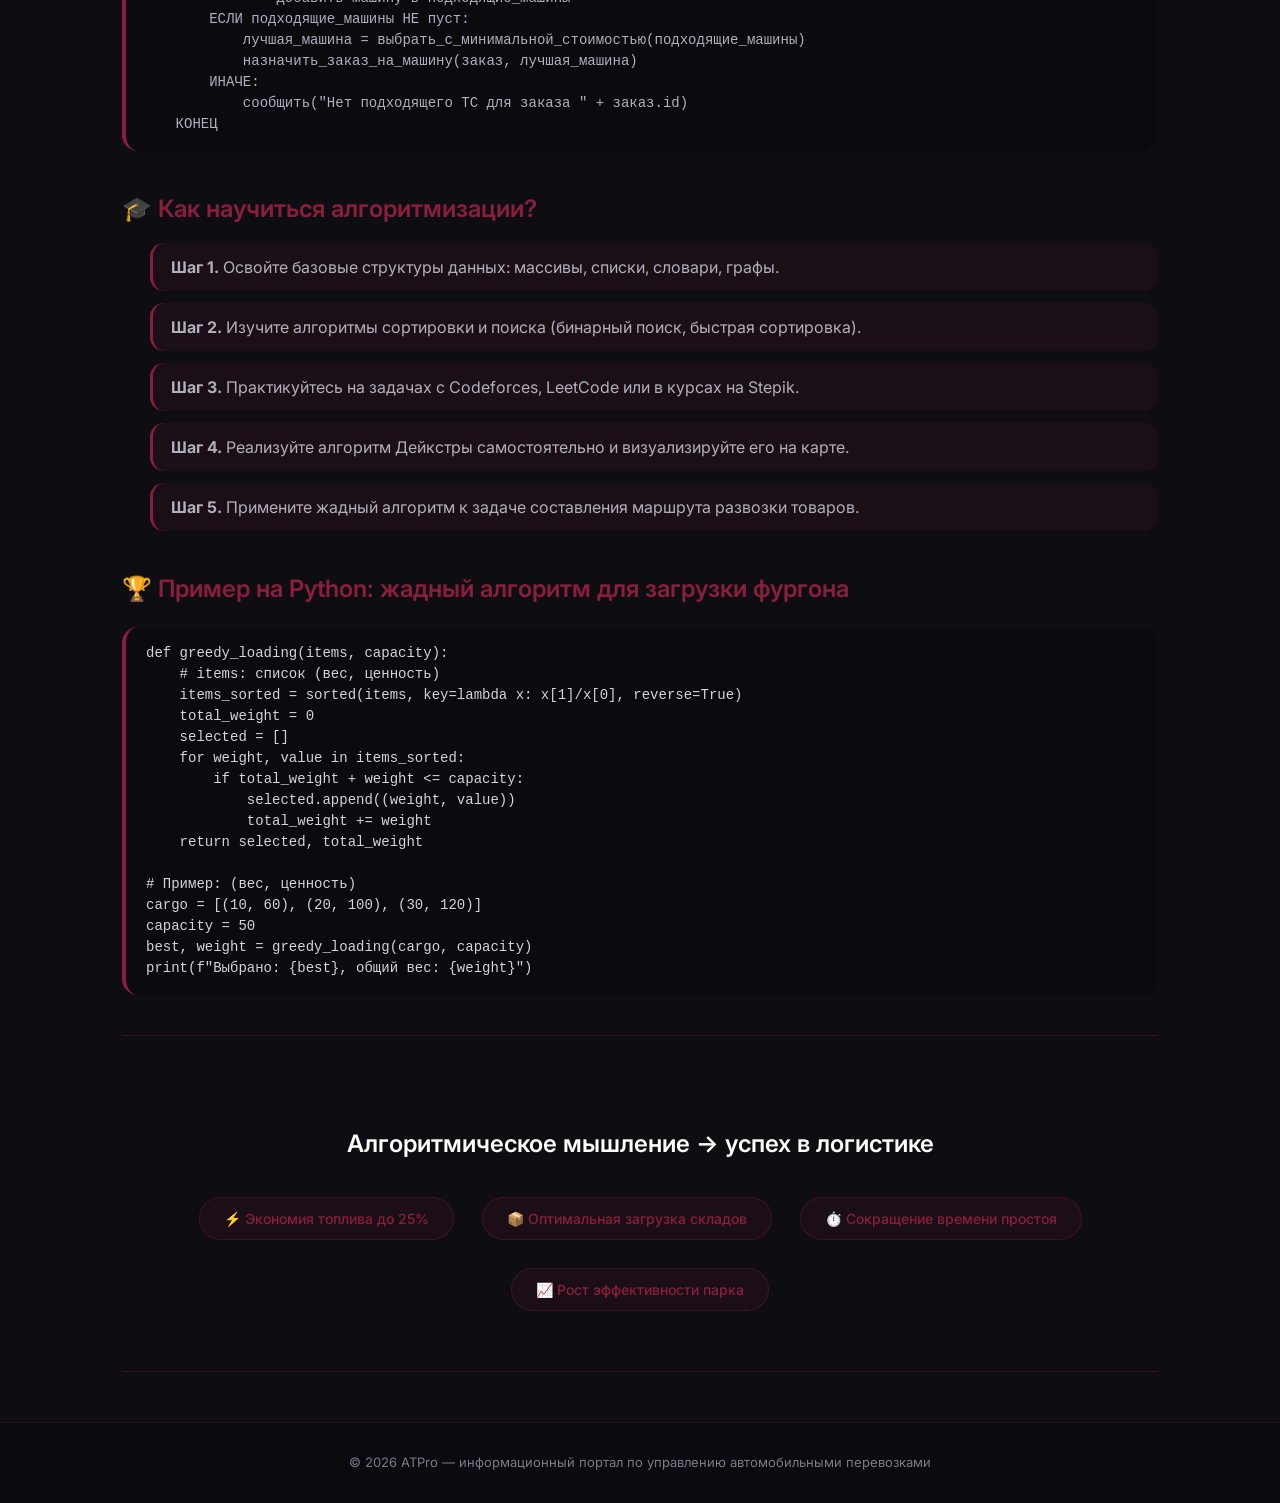
==== commit 039390e7: "Update algorithms.html" ====
--- a/algorithms.html
+++ b/algorithms.html
@@ -49,22 +49,20 @@
       </a>
     </div>
     <nav class="nav">
-         
-            <ul class="nav-links">
-                <li><a href="index.html">Главная</a></li>
-               <a href="services.html">Виды услуг</a>
-      <a href="documents.html">Документы</a>
-      <a href="tips.html">Советы</a>
-                <li><a href="algorithms.html" class="active">Алгоритмы</a></li>
-                <li><a href="it-systems.html">Системы счисления</a></li>
-                <li><a href="encoding.html" class="active">Кодирование</a></li>
-                <li><a href="graphs.html">Графы</a></li>
-                <li><a href="databases.html">Базы данных</a></li>
-                <li><a href="spreadsheets.html">Эл. таблицы</a></li>
-      <a href="it-systems.html">IT-системы</a>
-                <li><a href="contact.html">Контакты</a></li>
-                  <button class="btn-nav" onclick="window.location.href='contact.html'">Связаться</button>
-      
+      <ul class="nav-links">
+        <li><a href="index.html">Главная</a></li>
+        <li><a href="services.html">Виды услуг</a></li>
+        <li><a href="documents.html">Документы</a></li>
+        <li><a href="tips.html">Советы</a></li>
+        <li><a href="algorithms.html" class="active">Алгоритмы</a></li>
+        <li><a href="it-systems.html">Системы счисления</a></li>
+        <li><a href="encoding.html">Кодирование</a></li>
+        <li><a href="graphs.html">Графы</a></li>
+        <li><a href="databases.html">Базы данных</a></li>
+        <li><a href="spreadsheets.html">Эл. таблицы</a></li>
+        <li><a href="contact.html">Контакты</a></li>
+      </ul>
+      <button class="btn-nav" onclick="window.location.href='contact.html'">Связаться</button>
     </nav>
   </header>
 
